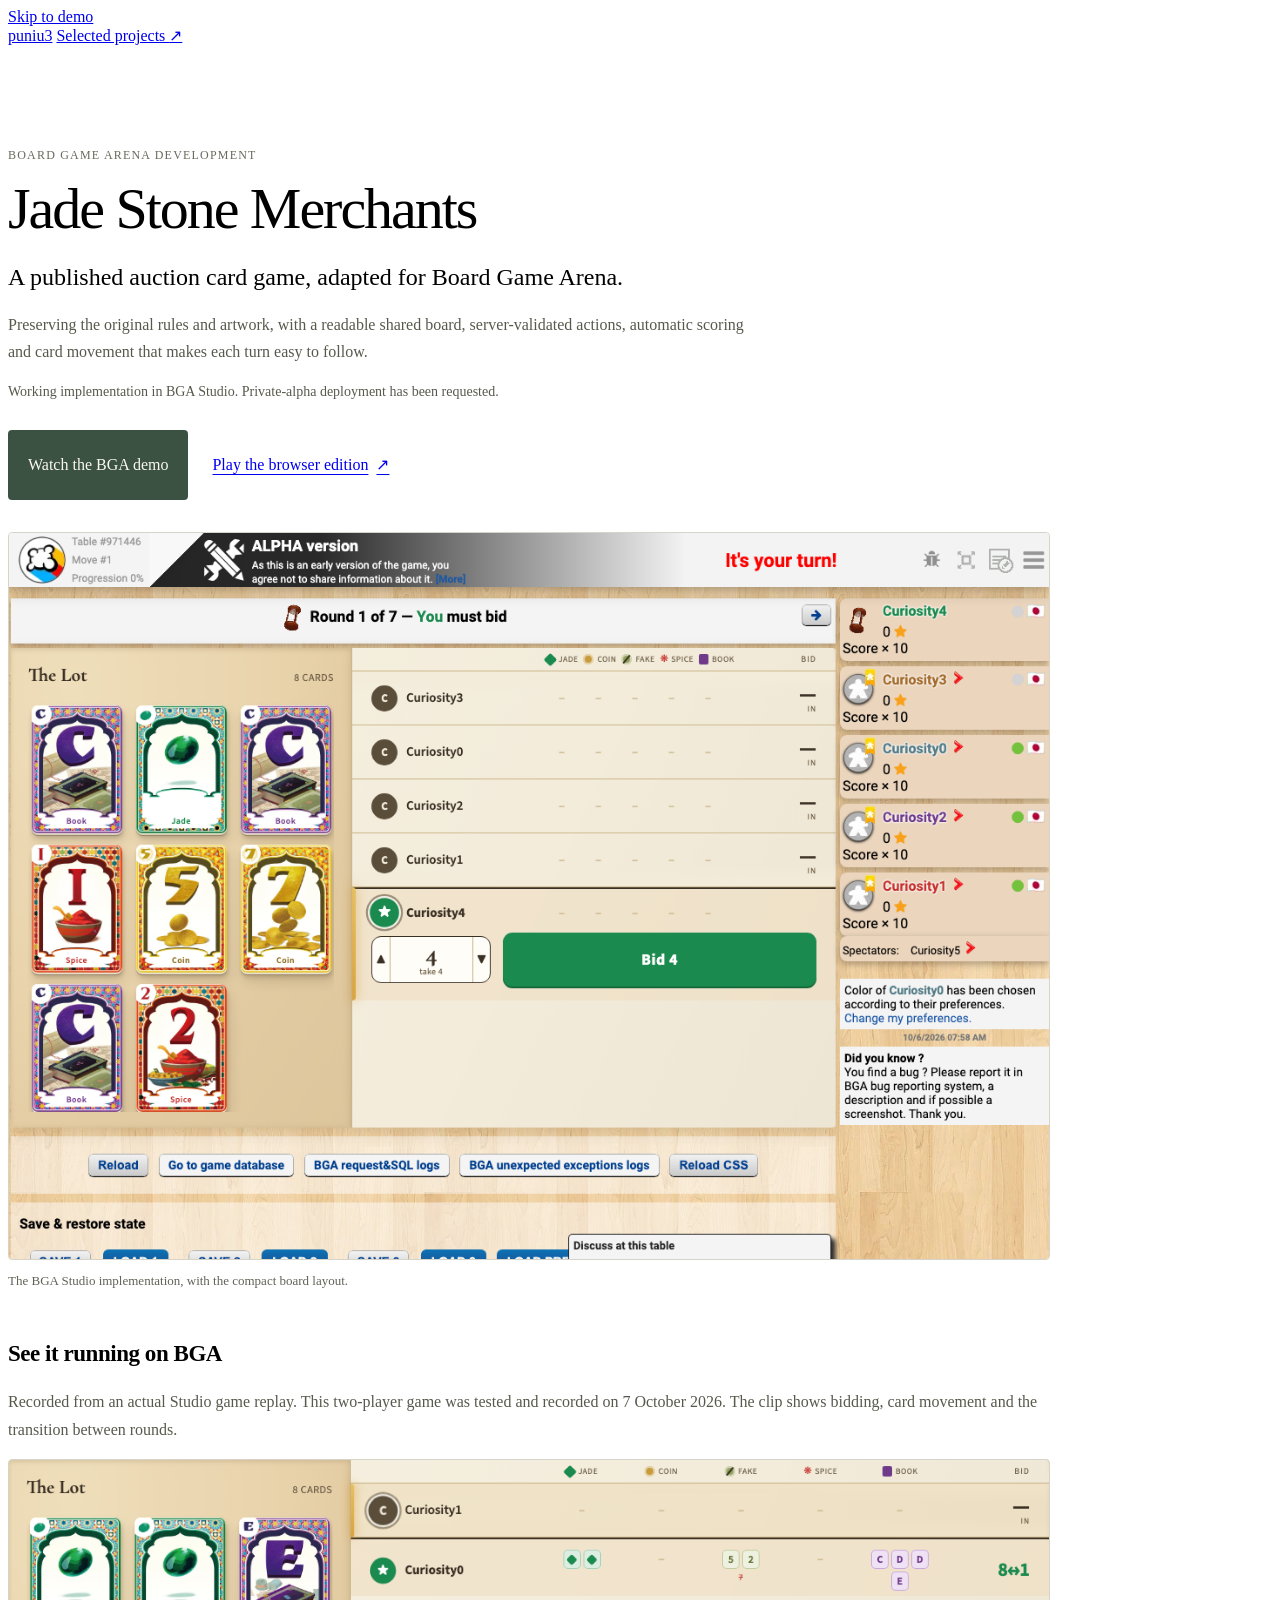
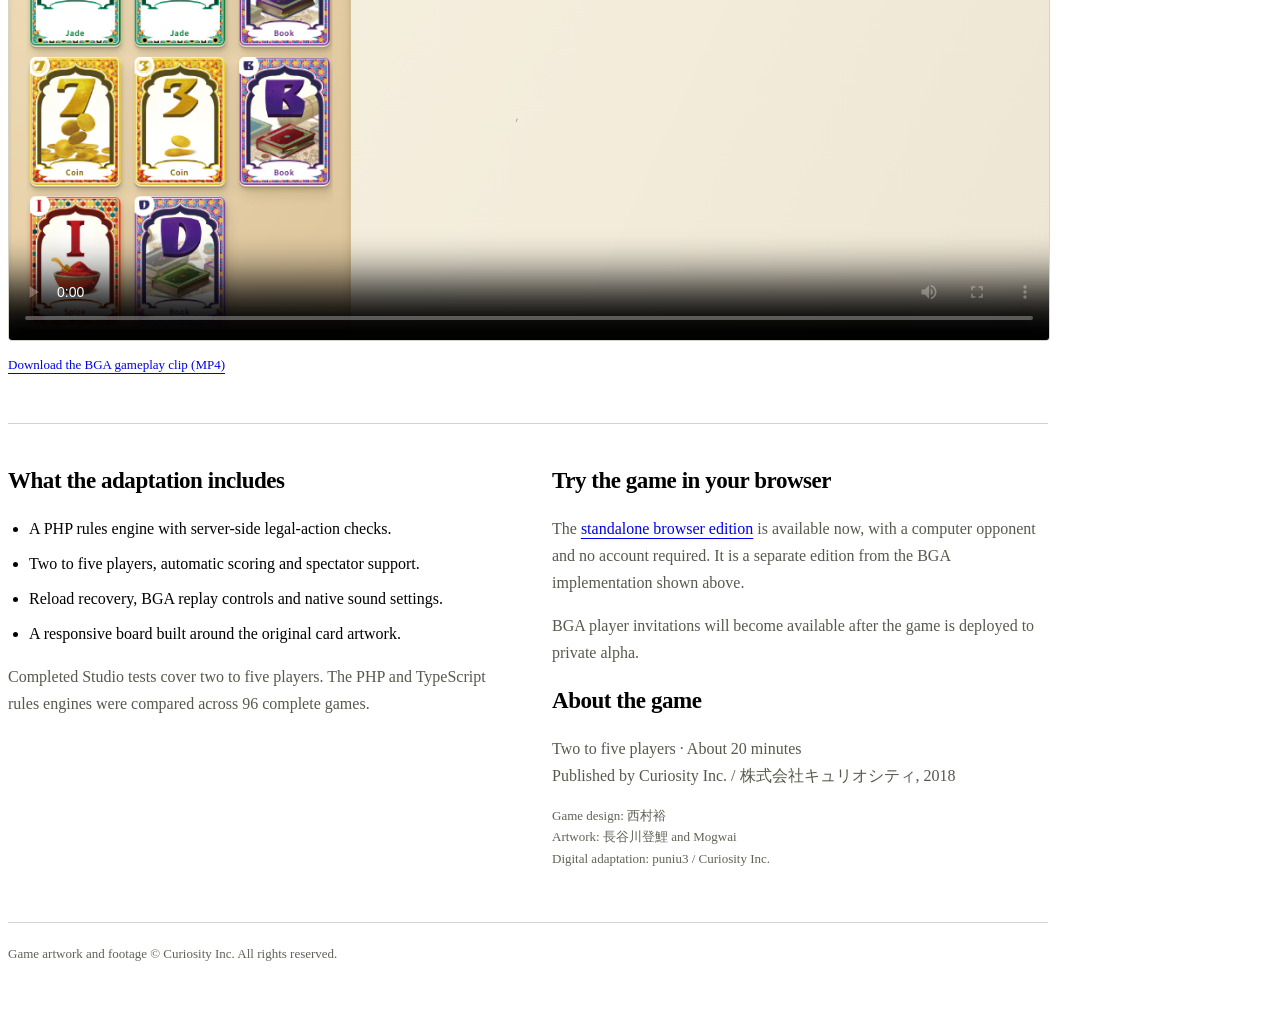
==== site/jade/index.html @ 6f19177f "Add Jade Stone Merchants BGA demonstration page" ====
<!doctype html>
<html lang="en">
<head>
  <meta charset="utf-8">
  <meta name="viewport" content="width=device-width, initial-scale=1">
  <meta name="description" content="Jade Stone Merchants: a working Board Game Arena adaptation by puniu3. Watch the Studio demo and play the standalone browser edition.">
  <meta name="theme-color" content="#efede7">
  <title>Jade Stone Merchants — BGA development</title>
  <link rel="icon" href="../assets/favicon.svg" type="image/svg+xml">
  <link rel="stylesheet" href="../assets/site.css">
  <link rel="stylesheet" href="jade.css">
</head>
<body>
  <a class="skip-link" href="#demo">Skip to demo</a>
  <div class="shell">
    <header class="header">
      <a class="identity" href="../">puniu3</a>
      <a class="utility" href="../">Selected projects <span aria-hidden="true">↗</span></a>
    </header>
    <main id="demo">
      <p class="eyebrow">BOARD GAME ARENA DEVELOPMENT</p>
      <h1>Jade Stone Merchants</h1>
      <p class="lead">A published auction card game, adapted for Board Game Arena.</p>
      <p class="intro">Preserving the original rules and artwork, with a readable shared board, server-validated actions, automatic scoring and card movement that makes each turn easy to follow.</p>
      <p class="status">Working implementation in BGA Studio. Private-alpha deployment has been requested.</p>
      <nav class="actions" aria-label="Explore the adaptation">
        <a class="primary" href="#studio-video">Watch the BGA demo</a>
        <a href="https://puniu3.github.io/jade-play/?lang=en">Play the browser edition <span aria-hidden="true">↗</span></a>
      </nav>
      <figure class="hero">
        <img src="media/studio-table.png" width="1194" height="834" alt="Jade Stone Merchants running inside BGA Studio, showing the auction cards, player collections and native BGA player panels.">
        <figcaption>The BGA Studio implementation, with the compact board layout.</figcaption>
      </figure>
      <section id="studio-video">
        <h2>See it running on BGA</h2>
        <p>Recorded from an actual Studio game replay. This two-player game was tested and recorded on 7 October 2026. The clip shows bidding, card movement and the transition between rounds.</p>
        <video controls playsinline preload="metadata" poster="media/replay-poster.png" aria-label="BGA Studio gameplay recording">
          <source src="media/studio-replay.mp4" type="video/mp4">
          <a href="media/studio-replay.mp4">Download the gameplay recording</a>
        </video>
        <p class="download"><a href="media/studio-replay.mp4" download="jade-stone-merchants-bga.mp4">Download the BGA gameplay clip (MP4)</a></p>
      </section>
      <section class="details" aria-label="Development and demo details">
        <div>
          <h2>What the adaptation includes</h2>
          <ul>
            <li>A PHP rules engine with server-side legal-action checks.</li>
            <li>Two to five players, automatic scoring and spectator support.</li>
            <li>Reload recovery, BGA replay controls and native sound settings.</li>
            <li>A responsive board built around the original card artwork.</li>
          </ul>
          <p>Completed Studio tests cover two to five players. The PHP and TypeScript rules engines were compared across 96 complete games.</p>
        </div>
        <div>
          <h2>Try the game in your browser</h2>
          <p>The <a href="https://puniu3.github.io/jade-play/?lang=en">standalone browser edition</a> is available now, with a computer opponent and no account required. It is a separate edition from the BGA implementation shown above.</p>
          <p>BGA player invitations will become available after the game is deployed to private alpha.</p>
          <h2>About the game</h2>
          <p>Two to five players · About 20 minutes<br>Published by Curiosity Inc. / 株式会社キュリオシティ, 2018</p>
          <p class="credits">Game design: 西村裕<br>Artwork: 長谷川登鯉 and Mogwai<br>Digital adaptation: puniu3 / Curiosity Inc.</p>
        </div>
      </section>
    </main>
    <footer>Game artwork and footage © Curiosity Inc. All rights reserved.</footer>
  </div>
</body>
</html>
---- site/jade/jade.css ----
.shell { max-width: 1040px; }
.header { min-height: 110px; }
.eyebrow { color: #686a5b; font-size: 12px; letter-spacing: .1em; }
h1 { margin: 14px 0; font: 500 clamp(34px, 5vw, 58px)/1.12 Georgia, serif; letter-spacing: -.035em; }
.lead { margin: 18px 0 12px; font-size: clamp(19px, 2.2vw, 24px); line-height: 1.45; }
.intro { max-width: 740px; color: #57594c; line-height: 1.7; }
.status { color: #57594c; font-size: 14px; line-height: 1.6; }
.actions { display: flex; flex-wrap: wrap; gap: 12px 24px; margin: 26px 0 32px; align-items: center; }
.actions a { display: inline-flex; align-items: center; min-height: 46px; gap: 8px; text-decoration: underline; text-underline-offset: 4px; }
.actions .primary { padding: 12px 20px; border-radius: 4px; background: #3b5243; color: #faf8f0; text-decoration: none; }
figure { margin: 0; }
img, video { display: block; width: 100%; height: auto; border: 1px solid #d6d4c9; border-radius: 4px; background: #e2ded2; }
figcaption, .download, .credits, footer { font-size: 13px; color: #616257; line-height: 1.65; }
figcaption { margin-top: 10px; }
section { margin-top: 48px; scroll-margin-top: 24px; }
h2 { font-size: 23px; font-weight: 550; line-height: 1.3; letter-spacing: -.02em; }
section p, section li { line-height: 1.7; }
section p { color: #57594c; }
section a { text-decoration: underline; text-underline-offset: 4px; }
ul { padding-left: 21px; }
li + li { margin-top: 8px; }
.details { display: grid; grid-template-columns: 1fr 1fr; gap: 48px; border-top: 1px solid #d6d4c9; padding-top: 22px; }
footer { margin-top: 40px; padding: 20px 0 40px; border-top: 1px solid #d6d4c9; }
@media (max-width: 700px) {
  .header { min-height: 90px; }
  .details { grid-template-columns: 1fr; gap: 14px; }
  section { margin-top: 34px; }
}
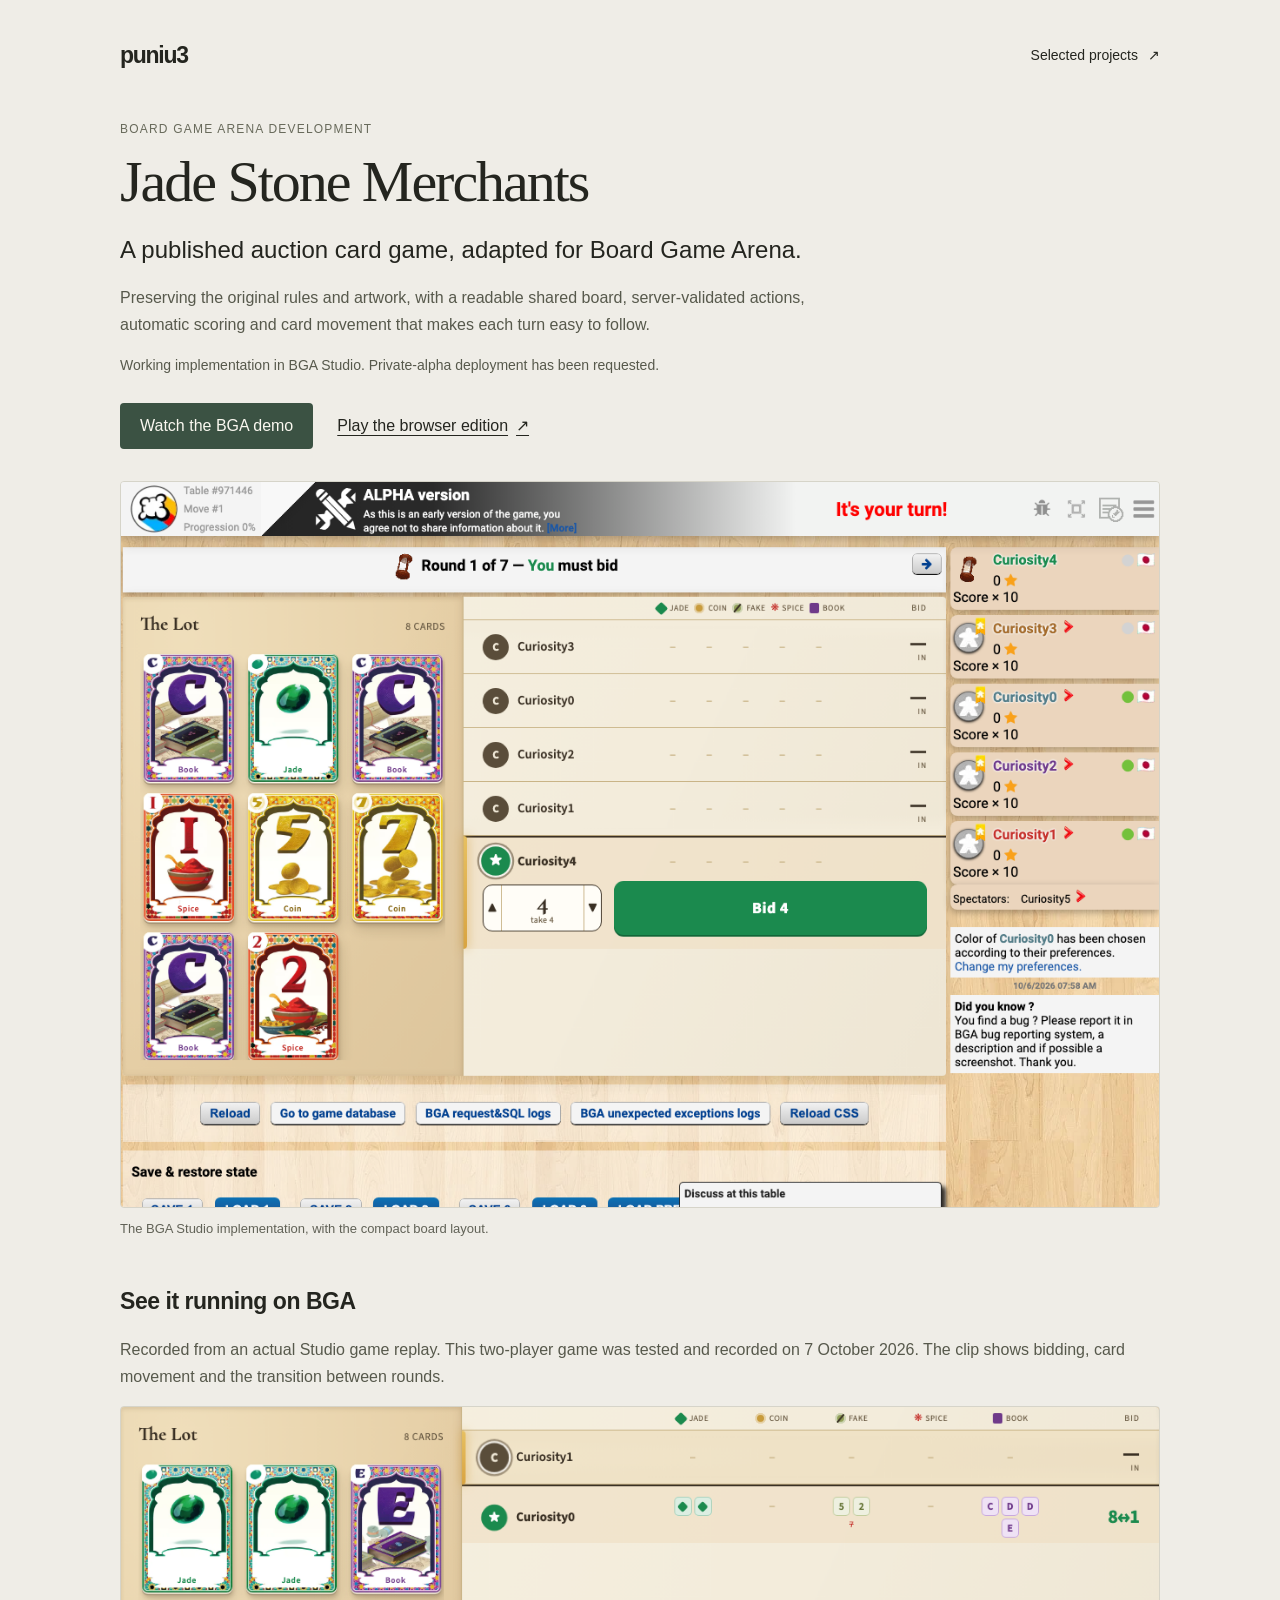
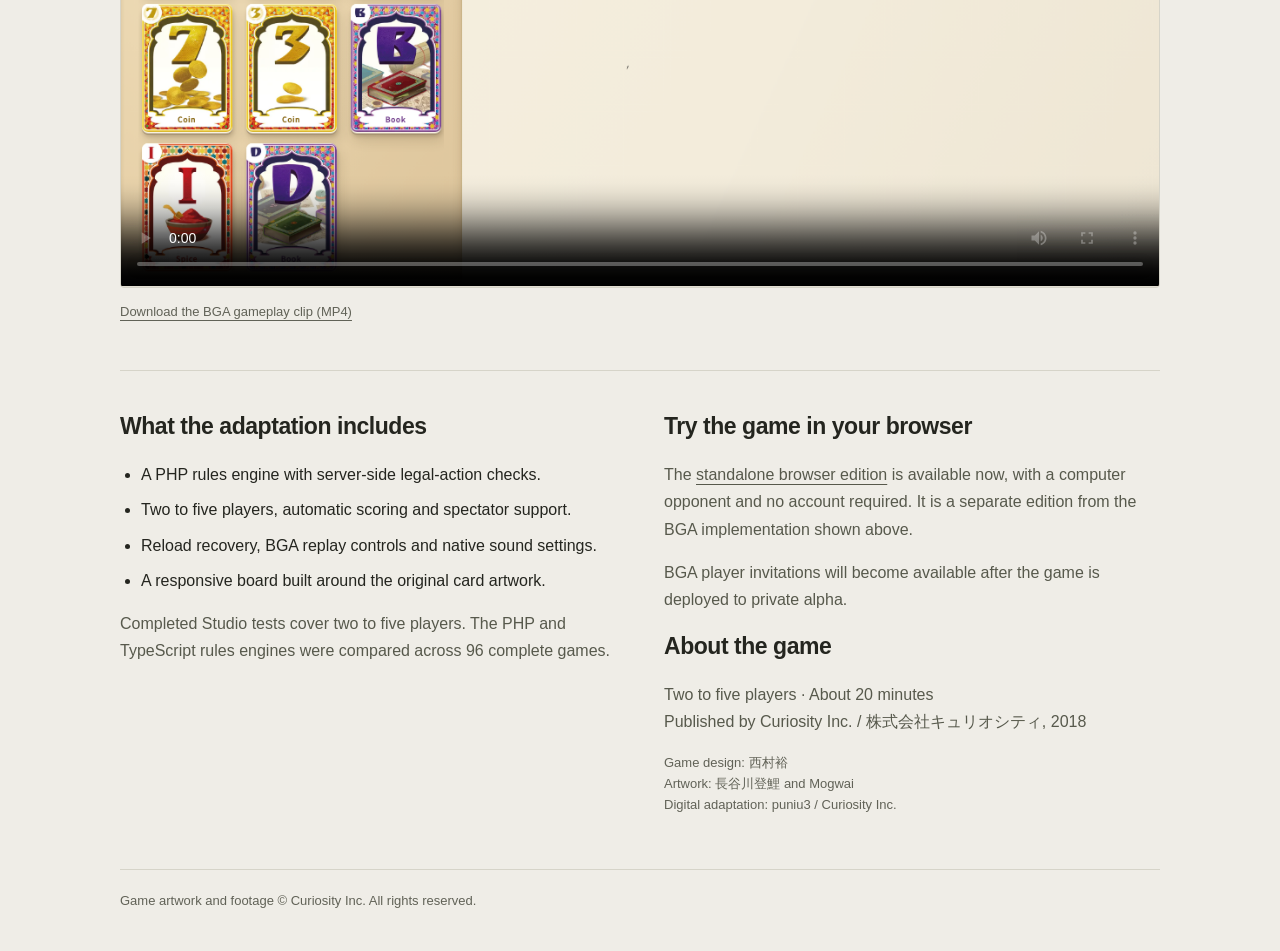
==== commit 67c86d9d: "Merge current gallery and preserve standalone Jade case study" ====
--- a/site/jade/index.html
+++ b/site/jade/index.html
@@ -7,7 +7,6 @@
   <meta name="theme-color" content="#efede7">
   <title>Jade Stone Merchants — BGA development</title>
   <link rel="icon" href="../assets/favicon.svg" type="image/svg+xml">
-  <link rel="stylesheet" href="../assets/site.css">
   <link rel="stylesheet" href="jade.css">
 </head>
 <body>
--- a/site/jade/jade.css
+++ b/site/jade/jade.css
@@ -1,3 +1,15 @@
+:root { color-scheme: light; font-family: -apple-system, BlinkMacSystemFont, "Segoe UI", sans-serif; color: #24251f; background: #efede7; font-synthesis: none; -webkit-text-size-adjust: 100%; -webkit-tap-highlight-color: transparent; }
+* { box-sizing: border-box; }
+body { margin: 0; }
+a { color: inherit; text-decoration: none; }
+a:focus-visible { outline: 2px solid #6e5530; outline-offset: 6px; }
+.shell { width: min(1040px, calc(100% - 96px)); margin-inline: auto; }
+.header { display: flex; align-items: center; justify-content: space-between; gap: 24px; }
+.identity { font-size: 23px; font-weight: 650; letter-spacing: -.055em; }
+.utility { display: inline-flex; align-items: center; gap: 10px; min-height: 44px; font-size: 14px; }
+.skip-link { position: absolute; top: 12px; left: 12px; padding: 12px; background: #efede7; transform: translateY(-180%); z-index: 1; }
+.skip-link:focus { transform: none; }
+@media (max-width: 700px) { .shell { width: calc(100% - 40px); } }
 .shell { max-width: 1040px; }
 .header { min-height: 110px; }
 .eyebrow { color: #686a5b; font-size: 12px; letter-spacing: .1em; }
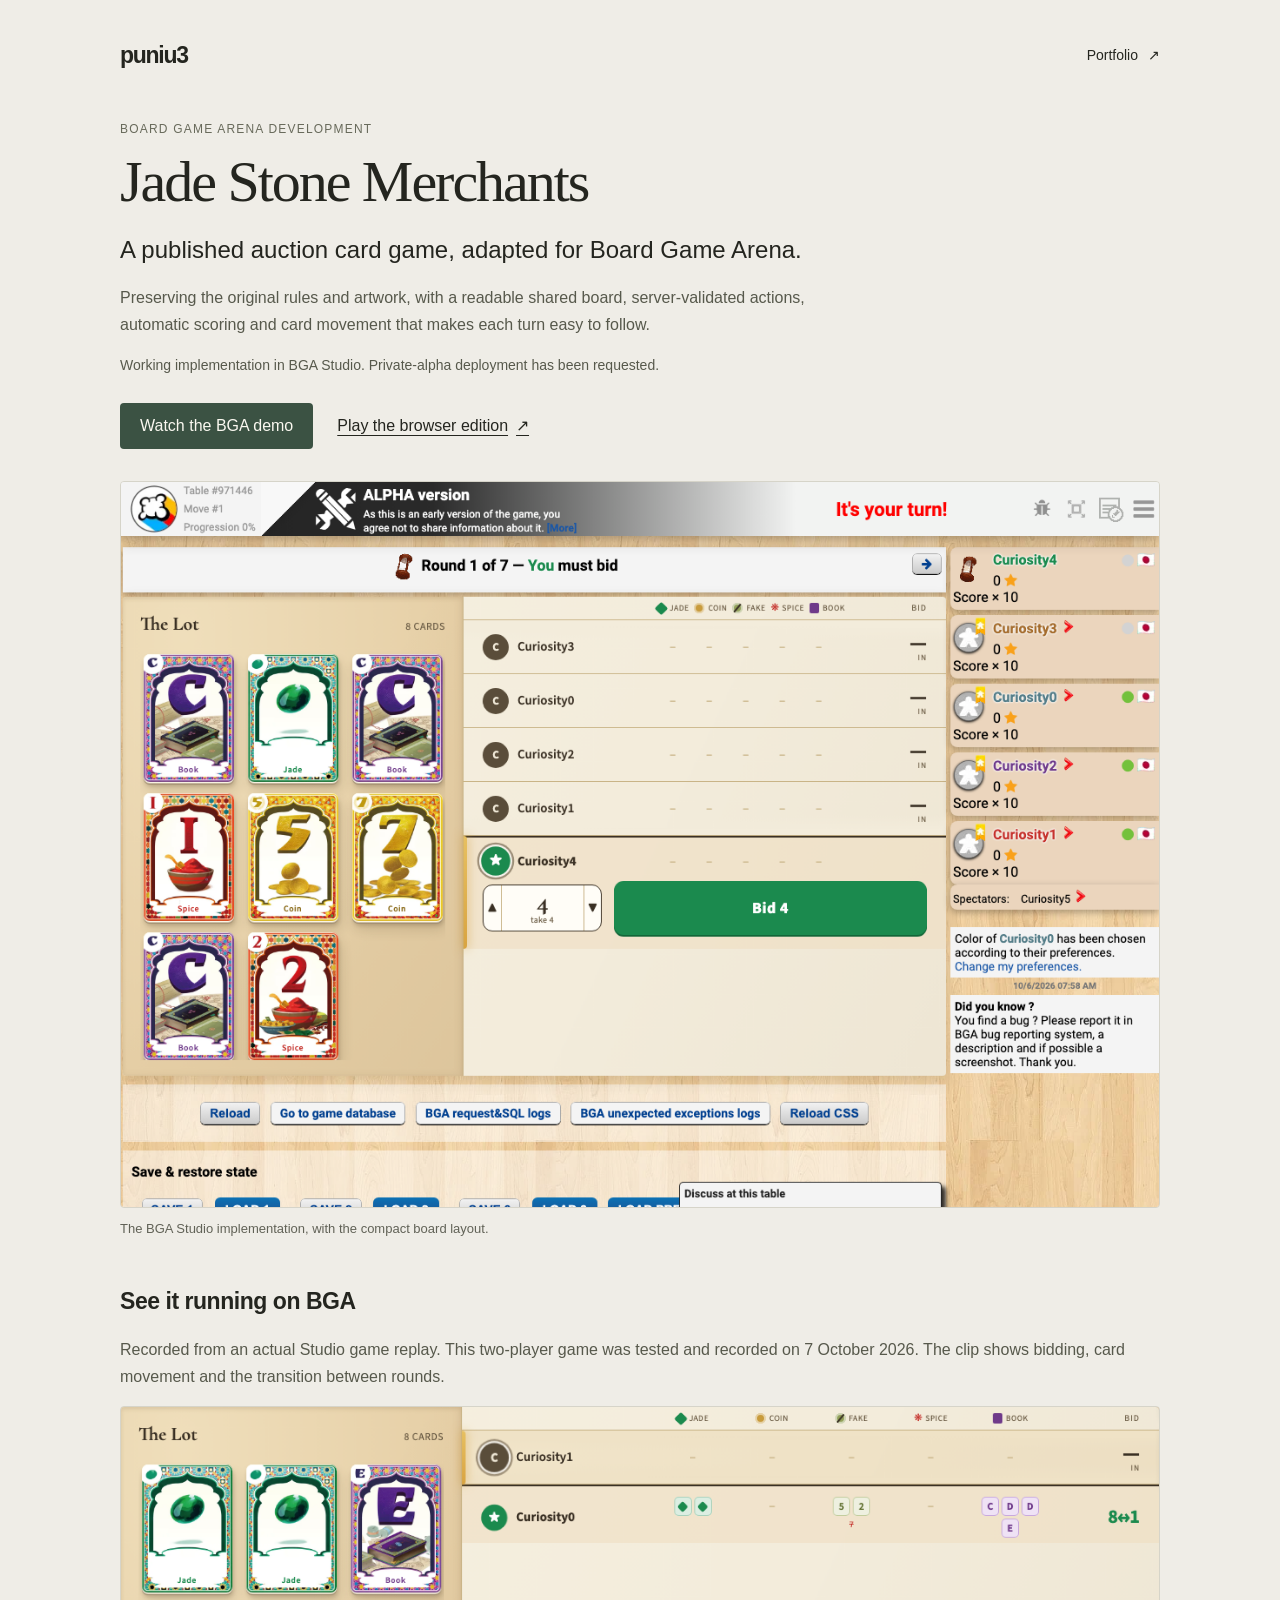
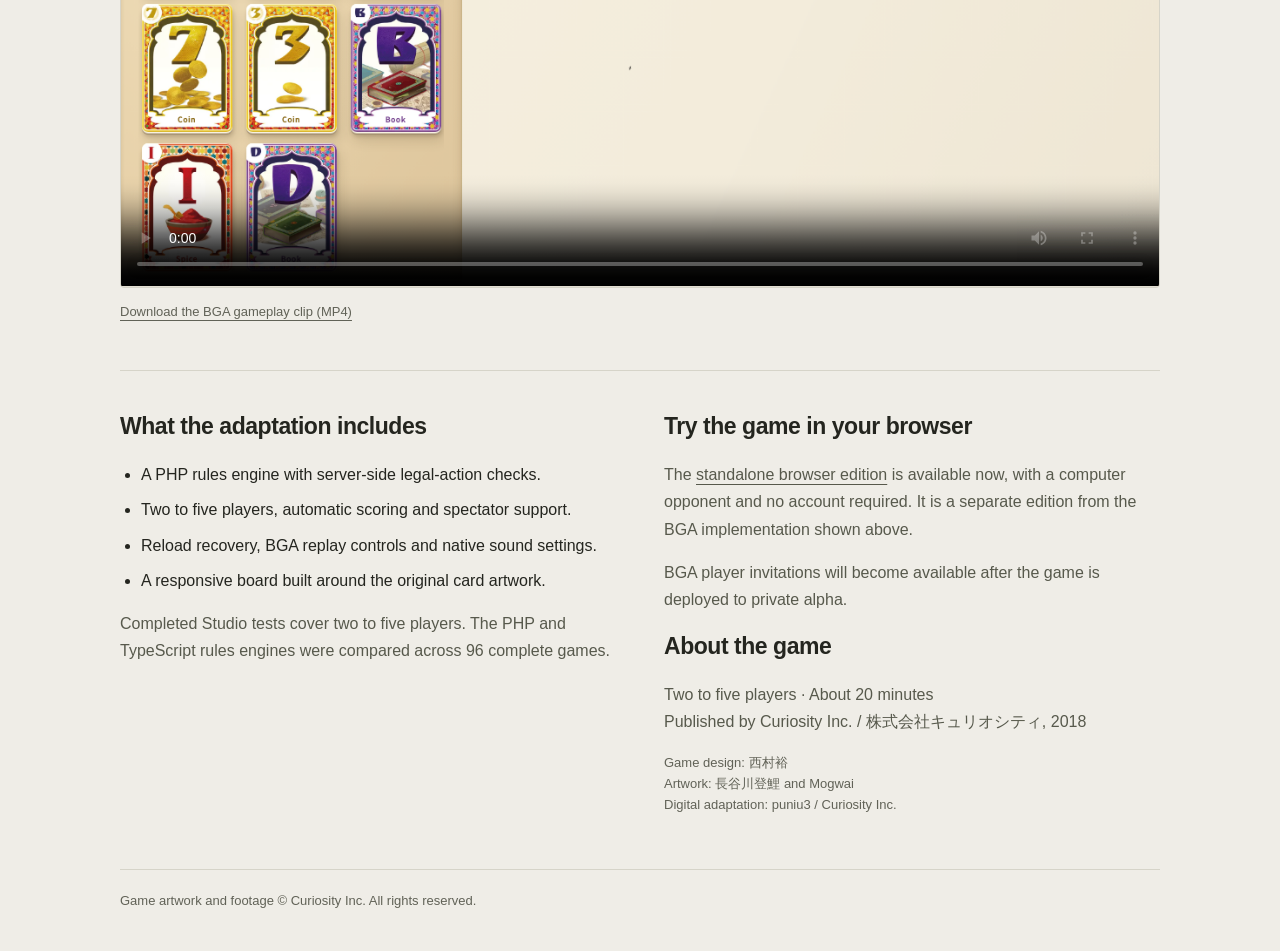
==== commit 3139a7da: "Clarify Jade portfolio link label" ====
--- a/site/jade/index.html
+++ b/site/jade/index.html
@@ -14,7 +14,7 @@
   <div class="shell">
     <header class="header">
       <a class="identity" href="../">puniu3</a>
-      <a class="utility" href="../">Selected projects <span aria-hidden="true">↗</span></a>
+      <a class="utility" href="../">Portfolio <span aria-hidden="true">↗</span></a>
     </header>
     <main id="demo">
       <p class="eyebrow">BOARD GAME ARENA DEVELOPMENT</p>
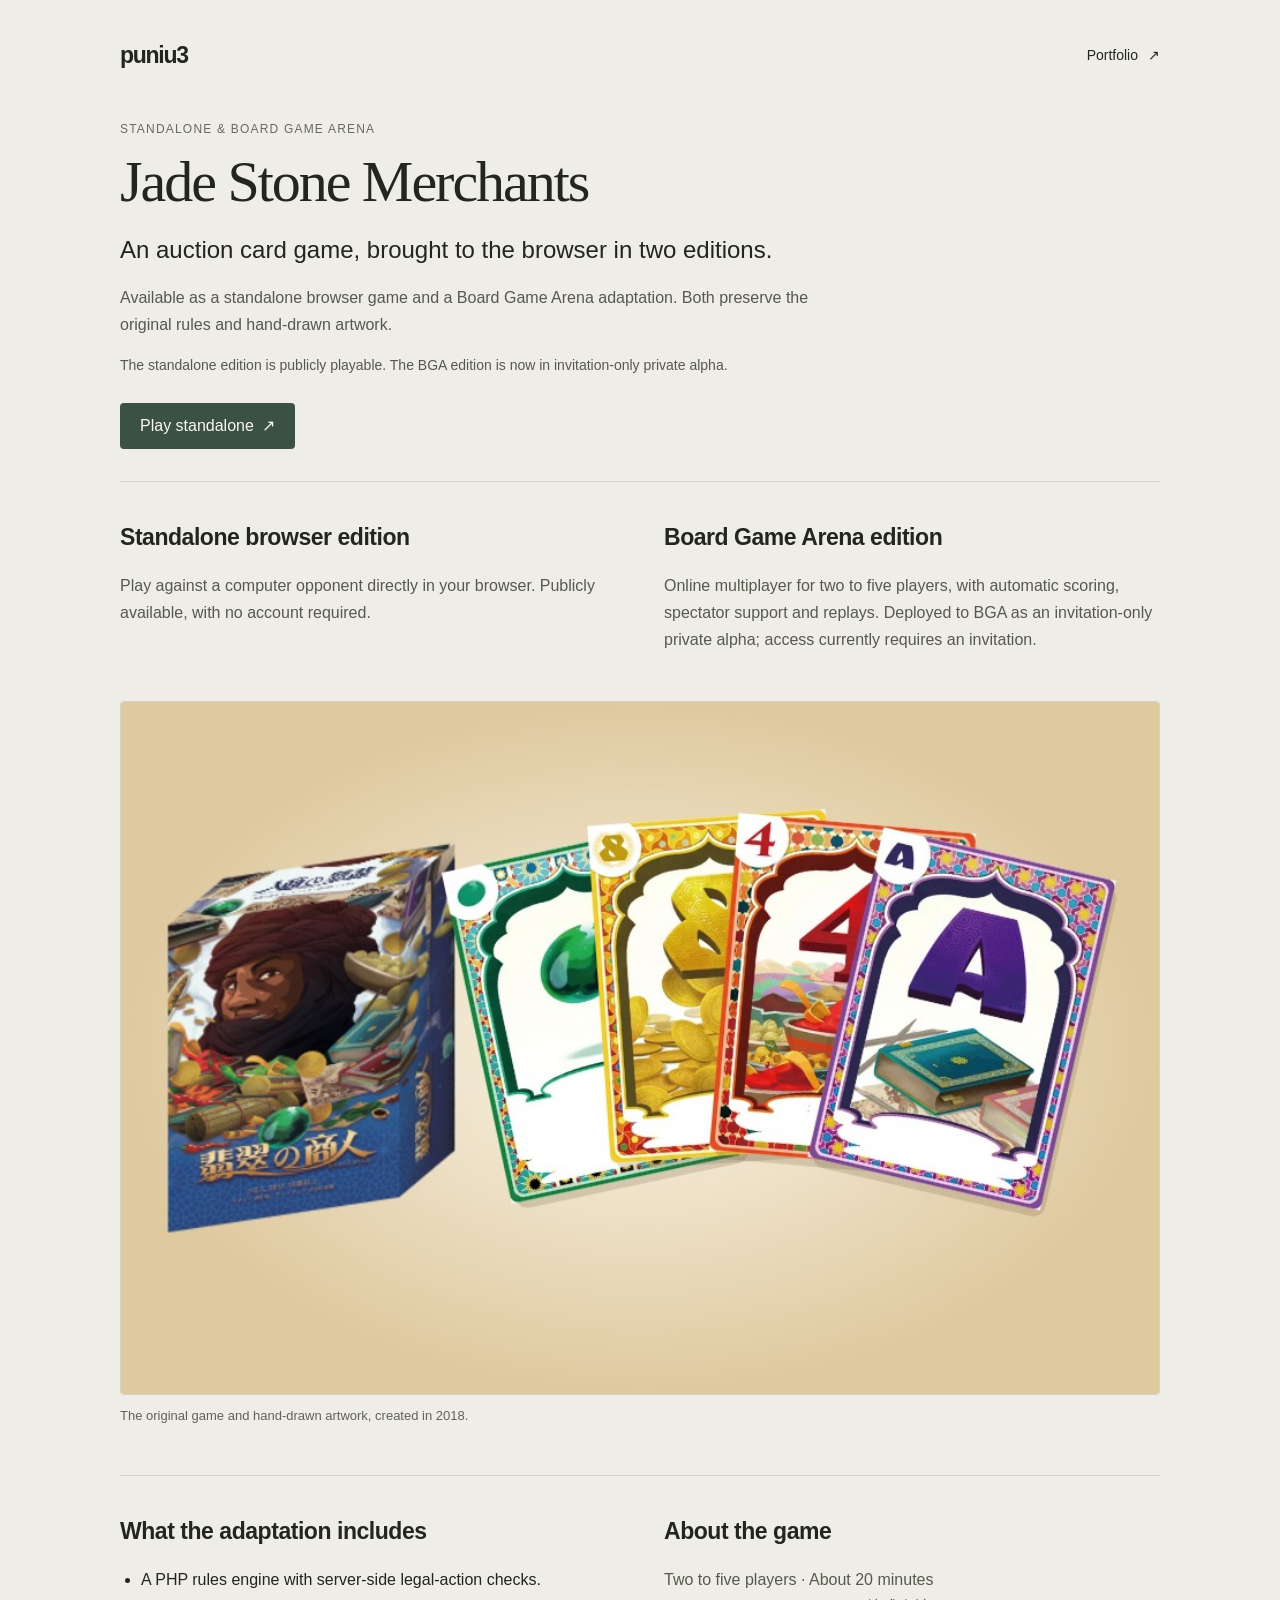
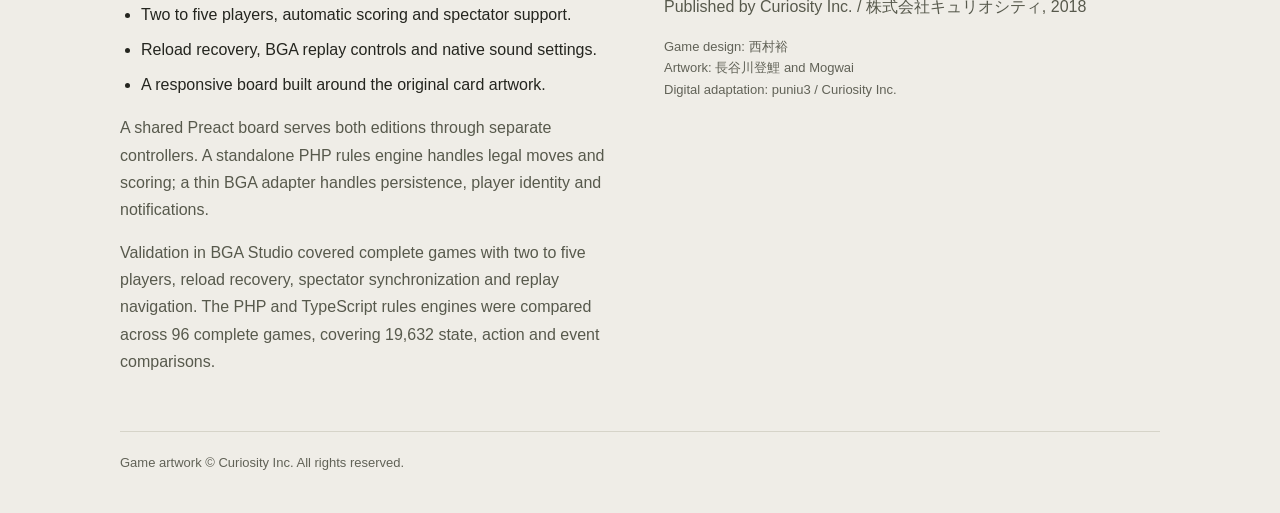
==== commit e8b35d47: "Update Jade portfolio for BGA private alpha" ====
--- a/site/jade/index.html
+++ b/site/jade/index.html
@@ -3,43 +3,43 @@
 <head>
   <meta charset="utf-8">
   <meta name="viewport" content="width=device-width, initial-scale=1">
-  <meta name="description" content="Jade Stone Merchants: a working Board Game Arena adaptation by puniu3. Watch the Studio demo and play the standalone browser edition.">
+  <meta name="description" content="Jade Stone Merchants: a standalone browser game and a Board Game Arena adaptation, now in invitation-only private alpha. Play the standalone edition and explore the development.">
   <meta name="theme-color" content="#efede7">
-  <title>Jade Stone Merchants — BGA development</title>
+  <title>Jade Stone Merchants — Standalone &amp; BGA</title>
   <link rel="icon" href="../assets/favicon.svg" type="image/svg+xml">
   <link rel="stylesheet" href="jade.css">
 </head>
 <body>
-  <a class="skip-link" href="#demo">Skip to demo</a>
+  <a class="skip-link" href="#main">Skip to content</a>
   <div class="shell">
     <header class="header">
       <a class="identity" href="../">puniu3</a>
       <a class="utility" href="../">Portfolio <span aria-hidden="true">↗</span></a>
     </header>
-    <main id="demo">
-      <p class="eyebrow">BOARD GAME ARENA DEVELOPMENT</p>
+    <main id="main">
+      <p class="eyebrow">STANDALONE &amp; BOARD GAME ARENA</p>
       <h1>Jade Stone Merchants</h1>
-      <p class="lead">A published auction card game, adapted for Board Game Arena.</p>
-      <p class="intro">Preserving the original rules and artwork, with a readable shared board, server-validated actions, automatic scoring and card movement that makes each turn easy to follow.</p>
-      <p class="status">Working implementation in BGA Studio. Private-alpha deployment has been requested.</p>
-      <nav class="actions" aria-label="Explore the adaptation">
-        <a class="primary" href="#studio-video">Watch the BGA demo</a>
-        <a href="https://puniu3.github.io/jade-play/?lang=en">Play the browser edition <span aria-hidden="true">↗</span></a>
+      <p class="lead">An auction card game, brought to the browser in two editions.</p>
+      <p class="intro">Available as a standalone browser game and a Board Game Arena adaptation. Both preserve the original rules and hand-drawn artwork.</p>
+      <p class="status">The standalone edition is publicly playable. The BGA edition is now in invitation-only private alpha.</p>
+      <nav class="actions" aria-label="Play the game">
+        <a class="primary" href="https://puniu3.github.io/jade-play/?lang=en">Play standalone <span aria-hidden="true">↗</span></a>
       </nav>
+      <section class="details editions" aria-label="Two digital editions">
+        <div>
+          <h2>Standalone browser edition</h2>
+          <p>Play against a computer opponent directly in your browser. Publicly available, with no account required.</p>
+        </div>
+        <div>
+          <h2>Board Game Arena edition</h2>
+          <p>Online multiplayer for two to five players, with automatic scoring, spectator support and replays. Deployed to BGA as an invitation-only private alpha; access currently requires an invitation.</p>
+        </div>
+      </section>
       <figure class="hero">
-        <img src="media/studio-table.png" width="1194" height="834" alt="Jade Stone Merchants running inside BGA Studio, showing the auction cards, player collections and native BGA player panels.">
-        <figcaption>The BGA Studio implementation, with the compact board layout.</figcaption>
+        <img src="media/original-artwork.jpg" width="900" height="600" alt="Jade Stone Merchants box and original illustrated cards.">
+        <figcaption>The original game and hand-drawn artwork, created in 2018.</figcaption>
       </figure>
-      <section id="studio-video">
-        <h2>See it running on BGA</h2>
-        <p>Recorded from an actual Studio game replay. This two-player game was tested and recorded on 7 October 2026. The clip shows bidding, card movement and the transition between rounds.</p>
-        <video controls playsinline preload="metadata" poster="media/replay-poster.png" aria-label="BGA Studio gameplay recording">
-          <source src="media/studio-replay.mp4" type="video/mp4">
-          <a href="media/studio-replay.mp4">Download the gameplay recording</a>
-        </video>
-        <p class="download"><a href="media/studio-replay.mp4" download="jade-stone-merchants-bga.mp4">Download the BGA gameplay clip (MP4)</a></p>
-      </section>
-      <section class="details" aria-label="Development and demo details">
+      <section class="details" aria-label="Development and game details">
         <div>
           <h2>What the adaptation includes</h2>
           <ul>
@@ -48,19 +48,17 @@
             <li>Reload recovery, BGA replay controls and native sound settings.</li>
             <li>A responsive board built around the original card artwork.</li>
           </ul>
-          <p>Completed Studio tests cover two to five players. The PHP and TypeScript rules engines were compared across 96 complete games.</p>
+          <p>A shared Preact board serves both editions through separate controllers. A standalone PHP rules engine handles legal moves and scoring; a thin BGA adapter handles persistence, player identity and notifications.</p>
+          <p>Validation in BGA Studio covered complete games with two to five players, reload recovery, spectator synchronization and replay navigation. The PHP and TypeScript rules engines were compared across 96 complete games, covering 19,632 state, action and event comparisons.</p>
         </div>
         <div>
-          <h2>Try the game in your browser</h2>
-          <p>The <a href="https://puniu3.github.io/jade-play/?lang=en">standalone browser edition</a> is available now, with a computer opponent and no account required. It is a separate edition from the BGA implementation shown above.</p>
-          <p>BGA player invitations will become available after the game is deployed to private alpha.</p>
           <h2>About the game</h2>
           <p>Two to five players · About 20 minutes<br>Published by Curiosity Inc. / 株式会社キュリオシティ, 2018</p>
           <p class="credits">Game design: 西村裕<br>Artwork: 長谷川登鯉 and Mogwai<br>Digital adaptation: puniu3 / Curiosity Inc.</p>
         </div>
       </section>
     </main>
-    <footer>Game artwork and footage © Curiosity Inc. All rights reserved.</footer>
+    <footer>Game artwork © Curiosity Inc. All rights reserved.</footer>
   </div>
 </body>
 </html>
--- a/site/jade/jade.css
+++ b/site/jade/jade.css
@@ -21,8 +21,8 @@
 .actions a { display: inline-flex; align-items: center; min-height: 46px; gap: 8px; text-decoration: underline; text-underline-offset: 4px; }
 .actions .primary { padding: 12px 20px; border-radius: 4px; background: #3b5243; color: #faf8f0; text-decoration: none; }
 figure { margin: 0; }
-img, video { display: block; width: 100%; height: auto; border: 1px solid #d6d4c9; border-radius: 4px; background: #e2ded2; }
-figcaption, .download, .credits, footer { font-size: 13px; color: #616257; line-height: 1.65; }
+img { display: block; width: 100%; height: auto; border: 1px solid #d6d4c9; border-radius: 4px; background: #e2ded2; }
+figcaption, .credits, footer { font-size: 13px; color: #616257; line-height: 1.65; }
 figcaption { margin-top: 10px; }
 section { margin-top: 48px; scroll-margin-top: 24px; }
 h2 { font-size: 23px; font-weight: 550; line-height: 1.3; letter-spacing: -.02em; }
@@ -32,6 +32,7 @@
 ul { padding-left: 21px; }
 li + li { margin-top: 8px; }
 .details { display: grid; grid-template-columns: 1fr 1fr; gap: 48px; border-top: 1px solid #d6d4c9; padding-top: 22px; }
+.editions { margin-top: 0; margin-bottom: 32px; }
 footer { margin-top: 40px; padding: 20px 0 40px; border-top: 1px solid #d6d4c9; }
 @media (max-width: 700px) {
   .header { min-height: 90px; }
